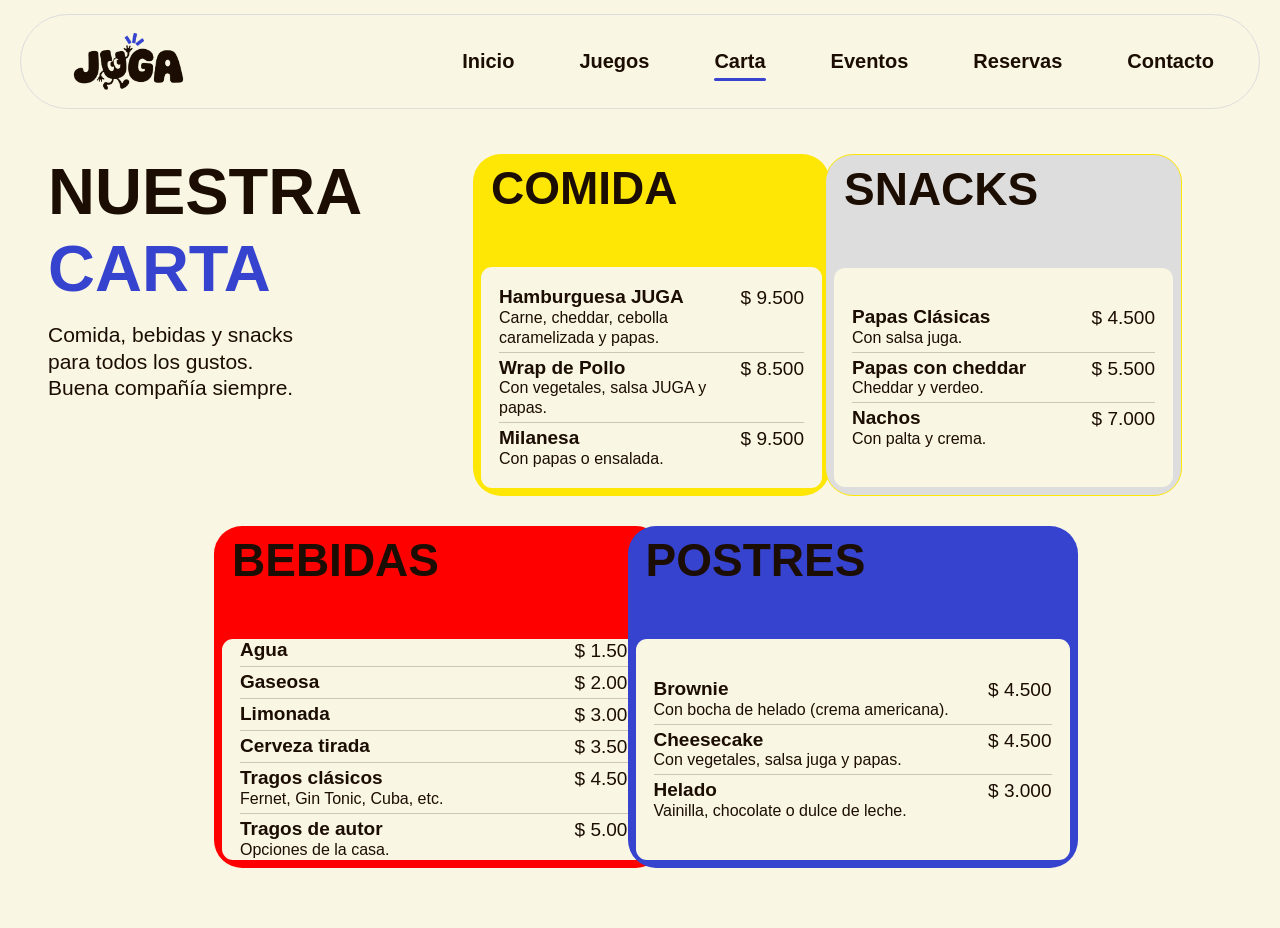
==== carta.html @ 893b8553 "Add files via upload" ====
<!DOCTYPE html>
<html lang="es">
<head>
    <meta charset="UTF-8">
    <meta name="viewport" content="width=device-width, initial-scale=1.0">

  <title>JUGA - Carta</title>

    <link rel="stylesheet" href="style.css">
</head>

<body>

    <header>

        <div class="logo">
            <img src="img/logo_png.png" alt="Logo JUGA">
        </div>

        <input type="checkbox" id="menu-toggle" class="menu-toggle">

        <label for="menu-toggle" class="menu-icon">
            <span></span>
            <span></span>
            <span></span>
        </label>

        <nav>
            <a href="index.html">Inicio</a>
            <a href="juegos.html">Juegos</a>
            <a href="carta.html" class="pagina-activa">Carta</a>
            <a href="eventos.html">Eventos</a>
            <a href="reservas.html">Reservas</a>
            <a href="contacto.html">Contacto</a>
        </nav>
        </header>

<main>
<!-- SECCIÓN CARTA -->
<section class="seccion-carta">

    <div class="intro-carta">
        <h2>NUESTRA<br><span>CARTA</span></h2>
        <p>Comida, bebidas y snacks<br>
        para todos los gustos.<br>
        Buena compañía siempre.</p>
    </div>

    <!-- COMIDA -->
    <div class="bloque-carta comida">
        <h3>COMIDA</h3>

        <div class="lista-carta">

            <div class="producto-carta">
                <div>
                    <strong>Hamburguesa JUGA</strong>
                    <p>Carne, cheddar, cebolla caramelizada y papas.</p>
                </div>
                <span>$ 9.500</span>
            </div>

            <div class="producto-carta">
                <div>
                    <strong>Wrap de Pollo</strong>
                    <p>Con vegetales, salsa JUGA y papas.</p>
                </div>
                <span>$ 8.500</span>
            </div>

            <div class="producto-carta">
                <div>
                    <strong>Milanesa</strong>
                    <p>Con papas o ensalada.</p>
                </div>
                <span>$ 9.500</span>
            </div>

        </div>
    </div>
<!-- SNACKS -->
<div class="bloque-carta snacks">
    <h3>SNACKS</h3>
    <div class="lista-carta">

        <div class="producto-carta">
            <div>
                <strong>Papas Clásicas</strong>
                <p>Con salsa juga.</p>
            </div>
            <span>$ 4.500</span>
        </div>

        <div class="producto-carta">
            <div>
                <strong>Papas con cheddar</strong>
                <p>Cheddar y verdeo.</p>
            </div>
            <span>$ 5.500</span>
        </div>

        <div class="producto-carta">
            <div>
                <strong>Nachos</strong>
                <p>Con palta y crema.</p>
            </div>
            <span>$ 7.000</span>
        </div>

    </div>
</div>

<!-- BEBIDAS -->
<div class="bloque-carta bebidas">
    <h3>BEBIDAS</h3>
    <div class="lista-carta">

        <div class="producto-carta">
            <div><strong>Agua</strong></div>
            <span>$ 1.500</span>
        </div>

        <div class="producto-carta">
            <div><strong>Gaseosa</strong></div>
            <span>$ 2.000</span>
        </div>

        <div class="producto-carta">
            <div><strong>Limonada</strong></div>
            <span>$ 3.000</span>
        </div>

        <div class="producto-carta">
            <div><strong>Cerveza tirada</strong></div>
            <span>$ 3.500</span>
        </div>

        <div class="producto-carta">
            <div>
                <strong>Tragos clásicos</strong>
                <p>Fernet, Gin Tonic, Cuba, etc.</p>
            </div>
            <span>$ 4.500</span>
        </div>

        <div class="producto-carta">
            <div>
                <strong>Tragos de autor</strong>
                <p>Opciones de la casa.</p>
            </div>
            <span>$ 5.000</span>
        </div>

    </div>
</div>

<!-- POSTRES -->
<div class="bloque-carta postres">
    <h3>POSTRES</h3>
    <div class="lista-carta">

        <div class="producto-carta">
            <div>
                <strong>Brownie</strong>
                <p>Con bocha de helado (crema americana).</p>
            </div>
            <span>$ 4.500</span>
        </div>

        <div class="producto-carta">
            <div>
                <strong>Cheesecake</strong>
                <p>Con vegetales, salsa juga y papas.</p>
            </div>
            <span>$ 4.500</span>
        </div>

        <div class="producto-carta">
            <div>
                <strong>Helado</strong>
                <p>Vainilla, chocolate o dulce de leche.</p>
            </div>
            <span>$ 3.000</span>
        </div>

    </div>
</div>
</section>
</main>

</body>
</html>
---- style.css ----
:root {
    --azul: #3543CE;
    --rojo: #FF0000;
    --amarillo: #FEE605;
    --gris: #DDDDDD;
    --marron: #1C0D02;
    --crema: #F9F6E4;
}

body {
    background-color: var(--crema);
    color: var(--marron);
    font-family: Arial, sans-serif;
    margin: 0;
    padding: 0;
}

h1, h2, h3 {
    color: var(--marron);
    font-weight: bold;
}

p {
    color: var(--marron);
    font-size: 20px;
    line-height: 1.4;
}

/* MENU PRINCIPAL */

header {
    background-color: var(--crema);
    display: flex;
    justify-content: space-between;
    align-items: center;
    padding: 25px 50px;
    border: none;
    border-radius: 0;
    box-shadow: none;
}

/* LOGO */

.logo {
    color: var(--amarillo);
    font-size: 40px;
    font-weight: bold;
}

/* ENLACES DEL MENU */

nav {
    display: flex;
    gap: 30px;
}

nav a {
    color: var(--crema);
    text-decoration: none;
    font-size: 18px;
    font-weight: bold;
}

nav a:hover {
    color: var(--amarillo);
}

/* PORTADA PRINCIPAL */

.portada {
    min-height: 650px;
    background-color: var(--crema);
    display: flex;
    align-items: center;
    padding: 60px;
}

.texto-portada {
    max-width: 650px;
}

.texto-portada h1 {
    font-size: 70px;
    line-height: 1.1;
    color: var(--azul);
    margin-bottom: 25px;
}

.texto-portada p {
    font-size: 22px;
    color: var(--marron);
    margin-bottom: 35px;
}

.boton {
    display: inline-block;
    background-color: var(--rojo);
    color: var(--crema);
    padding: 18px 30px;
    text-decoration: none;
    font-weight: bold;
}

/* PORTADA JUGA */

.portada {
    min-height: 800px;
    position: relative;
    background-image:
        linear-gradient(rgba(28,13,2,0.55), rgba(28,13,2,0.55)),
        url("img/portada.png.png");
    background-size: cover;
    background-position: center;
    display: flex;
    align-items: center;
    padding: 70px;
    box-sizing: border-box;
}

.texto-portada {
    position: relative;
    z-index: 2;
    max-width: 650px;
}

.texto-portada h1 {
    color: var(--crema);
    font-size: 62px;
    line-height: 1.15;
    margin-bottom: 30px;
}

.texto-portada h1 span {
    color: var(--amarillo);
}

.texto-portada p {
    color: var(--crema);
    font-size: 20px;
    line-height: 1.3;
    margin-bottom: 40px;
}

.boton {
    display: inline-block;
    background-color: var(--rojo);
    color: white;
    padding: 20px 30px;
    border-radius: 40px;
    text-decoration: none;
    font-size: 25px;
    font-weight: bold;
}

.logo-portada {
    position: absolute;
    bottom: 35px;
    left: 50%;
    transform: translateX(-50%);
    color: var(--crema);
    font-size: 75px;
    font-weight: bold;
    -webkit-text-stroke: 2px var(--marron);
    z-index: 2;
}

/* CORRECCION DEL MENU */

header {
    background-color: var(--crema);
    height: 95px;
    padding: 0 45px;
    display: flex;
    align-items: center;
    justify-content: space-between;
    box-sizing: border-box;
    border: 1px solid var(--gris);
border-radius: 50px;
margin: 14px 20px 0;
}

.logo {
    color: var(--marron);
    font-size: 38px;
    font-weight: bold;
}

nav a {
    color: var(--marron);
    text-decoration: none;
    font-size: 20px;
    margin-left: 35px;
}

/* AJUSTE DE POSICION DE PORTADA */

.portada {
    align-items: flex-start;
    padding-top: 110px;
    min-height: calc(100vh - 95px);
    box-sizing: border-box;
}

.texto-portada {
    margin-top: 0;
}

/* AJUSTE FINAL DEL TITULO */

.texto-portada {
    transform: translateY(-55px);
}

.texto-portada h1 {
    font-size: 60px;
    line-height: 1.15;
}

/* TAMAÑO DEL LOGO SUPERIOR */

.logo img {
    width: 125px;
    height: auto;
    max-width: 125px;
    display: block;
    object-fit: contain;
}

.logo {
    display: flex;
    align-items: center;
}
/* LOGO GRANDE DE PORTADA */

.logo-portada img {
    width: 400px;
    height: auto;
    display: block;
    object-fit: contain;
    margin: 0 auto;
}
.portada {
    position: relative;
}

.logo-portada {
    position: absolute;
    bottom: 25px;
    left: 50%;
    transform: translateX(-50%);
    z-index: 3;
}

.logo-portada img {
    width: 400px;
    height: auto;
    display: block;
}

/* =================================
   SECCION JUEGOS
================================= */

.seccion-juegos {
    background-color: var(--crema);
}

/* BANNER PRINCIPAL */

.banner-juegos {
    min-height: 377px;
    position: relative;
    display: flex;
    align-items: center;
    padding: 45px 50px;
    box-sizing: border-box;

background-image:
    linear-gradient(rgba(28,13,2,0.55), rgba(28,13,2,0.55)),
    url("img/juegos_png.png");
    background-size: cover;
    background-position: center;
}

.texto-banner-juegos {
    position: relative;
    z-index: 2;
}

.texto-banner-juegos h2 {
    color: var(--crema);
    font-size: 65px;
    line-height: 1.15;
    margin: 0 0 35px;
    font-weight: 900;
    max-width: 520px;
}
.texto-banner-juegos h2 span {
    color: var(--amarillo);
}

.texto-banner-juegos p {
    color: white;
    font-size: 20px;
    line-height: 1.3;
    margin: 0;
}

/* CONTENIDO Y FILTROS */

.contenido-juegos {
    padding: 25px 45px 45px;
}

.filtros-juegos {
    display: flex;
    align-items: center;
    justify-content: space-between;
    gap: 15px;
    margin-bottom: 20px;
}

.filtros-juegos h3 {
    font-size: 23px;
    margin: 0;
    white-space: nowrap;
}

.filtro {
    background-color: var(--crema);
    border: 1px solid var(--gris);
    border-radius: 20px;
    padding: 8px 18px;
    font-size: 16px;
    color: var(--marron);
    cursor: pointer;
    white-space: nowrap;
}

.filtro.activo {
    background-color: var(--rojo);
    color: white;
    border-color: var(--rojo);
    font-weight: bold;
}

.filtro-dificultad {
    background-color: var(--crema);
    border: 1px solid var(--gris);
    border-radius: 20px;
    padding: 8px 15px;
    font-size: 16px;
    color: var(--marron);
    cursor: pointer;
}

/* GRILLA DE JUEGOS */

.grilla-juegos {
    display: grid;
    grid-template-columns: repeat(3, minmax(0, 1fr)) 1fr;
    gap: 40px 30px;
    align-items: stretch;
}

/* TARJETAS */

.tarjeta-juego {
    height: 158px;
    box-sizing: border-box;
    border: 4px solid;
    border-radius: 32px;
    padding: 16px 35px;
    display: flex;
    flex-direction: column;
    justify-content: flex-start;
}

.tarjeta-juego h3 {
    font-size: 29px;
    margin: 0 0 16px;
}

.tarjeta-juego p {
    font-size: 20px;
    line-height: 1.3;
    margin: 0;
}

/* COLORES DE LAS TARJETAS */

.truco {
    border-color: var(--amarillo);
}

.generala {
    border-color: var(--azul);
}

.teg {
    border-color: var(--rojo);
}

.uno {
    border-color: var(--rojo);
}

.burako {
    border-color: var(--amarillo);
}

.jenga {
    border-color: var(--azul);
}

/* RECOMENDACIONES */

.recomendaciones-juegos {
    grid-column: 4;
    grid-row: 1 / span 2;

    border: 4px solid var(--gris);
    border-radius: 35px;
    padding: 25px 15px;
    box-sizing: border-box;

    display: flex;
    flex-direction: column;
    align-items: center;
    justify-content: center;
    text-align: center;
}

.recomendaciones-juegos h3 {
    font-size: 32px;
    line-height: 1.1;
    margin: 0 0 25px;
}

.recomendaciones-juegos h3 span {
    color: var(--azul);
}

.recomendaciones-juegos p {
    font-size: 20px;
    line-height: 1.35;
    margin: 0 0 30px;
}

.boton-recomendaciones {
    display: inline-block;
    background-color: var(--azul);
    color: white;
    padding: 11px 15px;
    border-radius: 30px;
    text-decoration: none;
    font-size: 19px;
    font-weight: bold;
    white-space: nowrap;
}

/* ADAPTACION A PANTALLAS PEQUEÑAS */

@media (max-width: 900px) {
.grilla-juegos {
    display: grid;
    grid-template-columns: repeat(3, minmax(0, 1fr)) 1fr;
    column-gap: 30px;
    row-gap: 40px;
    align-items: stretch;
}
    .recomendaciones-juegos {
        grid-column: 1 / -1;
        grid-row: auto;
    }

    .filtros-juegos {
        flex-wrap: wrap;
    }
}

@media (max-width: 600px) {
    .banner-juegos {
        min-height: 350px;
        padding: 30px 25px;
    }

    .texto-banner-juegos h2 {
        font-size: 42px;
    }

    .asterisco-juegos {
        display: none;
    }

    .grilla-juegos {
        grid-template-columns: 1fr;
    }

    .contenido-juegos {
        padding: 25px 20px;
    }
}

/* =================================
   SECCIÓN CARTA - JUGA
================================= */

.seccion-carta {
    background-color: var(--crema);
    padding: 45px 48px 60px;
    display: grid;
    grid-template-columns: 1fr 1.2fr 1.2fr;
    grid-template-rows: 1fr 1fr;
    column-gap: 45px;
    row-gap: 30px;
    align-items: center;
    box-sizing: border-box;
}

/* PRESENTACIÓN */

.intro-carta {
    grid-column: 1;
    grid-row: 1;
    position: relative;
    align-self: start;
}

.intro-carta h2 {
    font-size: 65px;
    line-height: 1.18;
    font-weight: 900;
    margin: 0 0 15px;
    color: var(--marron);
}

.intro-carta h2 span {
    color: var(--azul);
}

.intro-carta p {
    font-size: 21px;
    line-height: 1.25;
    margin: 0;
    color: var(--marron);
}

.asterisco-carta {
    position: absolute;
    right: 0;
    top: 125px;
    font-size: 105px;
    color: var(--gris);
}

/* BLOQUES DE LA CARTA */

.bloque-carta {
    width: 100%;
    max-width: 450px;
    height: 342px;
    box-sizing: border-box;
    border-radius: 28px;
    padding: 8px;
    display: flex;
    flex-direction: column;
    overflow: hidden;
}

.bloque-carta h3 {
    font-size: 46px;
    line-height: 1;
    font-weight: 900;
    margin: 0 10px;
    height: 105px;
    flex-shrink: 0;
    padding-top: 3px;
    box-sizing: border-box;
    color: var(--marron);
}

/* COLORES */

.comida {
    grid-column: 2;
    grid-row: 1;
    justify-self: center;
    background-color: var(--amarillo);
}

.snacks {
    grid-column: 3;
    grid-row: 1;
    justify-self: center;
    background-color: var(--gris);
    border: 1px solid var(--amarillo);
    transform: translateX(-50px);
}

.bebidas {
    grid-column: 1 / 3;
    grid-row: 2;
    justify-self: center;
    background-color: var(--rojo);
}

.postres {
    grid-column: 2 / 4;
    grid-row: 2;
    justify-self: center;
    background-color: var(--azul);
}

/* LISTA DE PRODUCTOS */

.lista-carta {
    background-color: var(--crema);
    border-radius: 11px;
    padding: 7px 18px;
    margin-top: 0;
    flex: 1;
    min-height: 0;
    display: flex;
    flex-direction: column;
    justify-content: center;
    overflow: hidden;
}

.producto-carta {
    display: flex;
    justify-content: space-between;
    align-items: flex-start;
    gap: 12px;
    padding: 4px 0;
    border-bottom: 1px solid rgba(28, 13, 2, 0.20);
}

.producto-carta:last-child {
    border-bottom: none;
}

.producto-carta strong {
    display: block;
    font-size: 19px;
    line-height: 1.15;
    font-weight: bold;
    color: var(--marron);
}

.producto-carta p {
    font-size: 16px;
    line-height: 1.25;
    margin: 0;
    color: var(--marron);
}

.producto-carta span {
    font-size: 19px;
    white-space: nowrap;
    color: var(--marron);
    padding-top: 1px;
}
/* AJUSTE DE DISTRIBUCIÓN DE CARTA */

@media (min-width: 1101px) {
    .seccion-carta {
        grid-template-columns: 380px minmax(0, 1fr) minmax(0, 1fr);
        grid-template-rows: 1fr 1fr;
    }
}
/* TABLET */

@media (max-width: 1100px) {
    .seccion-carta {
        grid-template-columns: 1fr 1fr;
        grid-template-rows: auto;
        gap: 30px;
        padding: 35px 30px;
    }

    .intro-carta {
        grid-column: 1 / -1;
        grid-row: auto;
    }

    .comida,
    .snacks,
    .bebidas,
    .postres {
        grid-column: auto;
        grid-row: auto;
        justify-self: center;
        width: 100%;
    }

}

/* CELULAR */

@media (max-width: 600px) {
    .seccion-carta {
        grid-template-columns: 1fr;
        padding: 30px 20px;
        gap: 25px;
    }

    .intro-carta {
        grid-column: 1;
    }

    .intro-carta h2 {
        font-size: 48px;
    }

    .intro-carta p {
        font-size: 18px;
    }

    .asterisco-carta {
        font-size: 70px;
        right: 15px;
        top: 100px;
    }

    .bloque-carta {
        grid-column: 1;
        grid-row: auto;
        width: 100%;
        max-width: 450px;
        height: 342px;
    }

    .bloque-carta h3 {
        font-size: 38px;
    }
}

/* =====================================
   ADAPTACION RESPONSIVE - JUGA
===================================== */

/* MENU HAMBURGUESA */

.menu-toggle,
.menu-icon {
    display: none;
}

/* TABLET */

@media (max-width: 900px) {

    /* JUEGOS */

    .grilla-juegos {
        grid-template-columns: repeat(2, minmax(0, 1fr));
        gap: 25px;
    }

    .recomendaciones-juegos {
        grid-column: 1 / -1;
        grid-row: auto;
    }

    .filtros-juegos {
        flex-wrap: wrap;
        justify-content: flex-start;
        gap: 15px;
    }

    /* PORTADA */

    .portada {
        padding: 60px 35px;
    }

    /* CARTA */

    .seccion-carta {
        grid-template-columns: repeat(2, minmax(0, 1fr));
    }
}


/* =====================================
   CELULAR
===================================== */

@media (max-width: 600px) {

    /* MENU */

    header {
        width: calc(100% - 30px);
        height: 85px;
        margin: 12px auto;
        padding: 0 22px;
        border: none;
        border-radius: 50px;
        position: relative;
        z-index: 100;
    }

    .logo img {
        width: 105px;
    }

    .menu-toggle {
        display: block;
        position: absolute;
        opacity: 0;
        pointer-events: none;
    }

    .menu-icon {
        display: flex;
        flex-direction: column;
        justify-content: center;
        gap: 7px;
        cursor: pointer;
        width: 35px;
        height: 35px;
    }

    .menu-icon span {
        display: block;
        width: 32px;
        height: 4px;
        background-color: var(--marron);
        border-radius: 5px;
    }

    header {
    position: relative;
    z-index: 1000;
}

    header nav {
    display: none;
    position: absolute;
    top: 95px;
    left: 0;
    right: 0;
    background-color: var(--crema);
    border: none;
    border-radius: 0;
    padding: 20px;
    flex-direction: column;
    align-items: center;
    gap: 20px;
    box-shadow: none;
    width: 100%;
    box-sizing: border-box;
    z-index: 1001;
    border-radius: 0 0 20px 20px;
}

    .menu-toggle:checked ~ nav {
        display: flex;
    }

    header nav a {
        margin: 0;
        font-size: 18px;
    }


    /* PORTADA PRINCIPAL */

    .portada {
        min-height: 720px;
        height: auto;
        padding: 65px 28px 180px;
        align-items: flex-start;
        background-position: center;
    }

    .texto-portada {
        max-width: 100%;
        transform: none;
    }

    .texto-portada h1 {
        font-size: clamp(43px, 12vw, 55px);
        line-height: 1.12;
        margin-bottom: 22px;
    }

    .texto-portada p {
        font-size: 17px;
        line-height: 1.4;
        margin-bottom: 28px;
    }

    .boton {
        font-size: 18px;
        padding: 16px 22px;
    }

    .logo-portada {
        bottom: 20px;
    }

    .logo-portada img {
        width: 230px;
        max-width: 75vw;
    }


    /* SECCION JUEGOS */

    .banner-juegos {
        min-height: 330px;
        padding: 35px 25px;
        background-position: center;
    }

    .texto-banner-juegos h2 {
        font-size: 43px;
        line-height: 1.1;
        margin-bottom: 22px;
    }

    .texto-banner-juegos p {
        font-size: 16px;
        line-height: 1.4;
    }

    .contenido-juegos {
        padding: 25px 20px 35px;
    }

    .filtros-juegos {
        display: flex;
        flex-wrap: wrap;
        gap: 12px;
        margin-bottom: 25px;
    }

    .filtros-juegos h3 {
        width: 100%;
        font-size: 20px;
    }

    .filtro,
    .filtro-dificultad {
        font-size: 13px;
        padding: 9px 13px;
    }

    .grilla-juegos {
        grid-template-columns: 1fr;
        gap: 20px;
    }

    .tarjeta-juego {
        width: 100%;
        height: auto;
        min-height: 135px;
        padding: 20px 25px;
        border-radius: 27px;
    }

    .tarjeta-juego h3 {
        font-size: 25px;
        margin-bottom: 12px;
    }

    .tarjeta-juego p {
        font-size: 17px;
    }

    .recomendaciones-juegos {
        grid-column: 1;
        grid-row: auto;
        padding: 30px 20px;
        min-height: 300px;
    }

    .recomendaciones-juegos h3 {
        font-size: 27px;
    }

    .recomendaciones-juegos p {
        font-size: 17px;
    }

    .boton-recomendaciones {
        font-size: 15px;
        white-space: normal;
    }


    /* SECCION CARTA */

    .seccion-carta {
        display: grid;
        grid-template-columns: 1fr;
        padding: 35px 20px 45px;
        gap: 22px;
    }

    .intro-carta {
        grid-column: 1;
        grid-row: auto;
        margin-bottom: 5px;
    }

    .intro-carta h2 {
        font-size: 48px;
        line-height: 1.1;
    }

    .intro-carta p {
        font-size: 17px;
        line-height: 1.35;
    }

    .asterisco-carta {
        font-size: 65px;
        right: 10px;
        top: 85px;
    }

    .bloque-carta {
        grid-column: 1;
        grid-row: auto;
        width: 100%;
        max-width: none;
        height: auto;
        min-height: 270px;
        padding: 8px;
        border-radius: 25px;
        overflow: visible;
    }

    .bloque-carta h3 {
        font-size: 36px;
        height: 85px;
        padding-top: 5px;
        margin: 0 10px;
    }

    .lista-carta {
        flex: none;
        min-height: 0;
        padding: 12px 15px;
        overflow: visible;
    }

    .producto-carta {
        gap: 8px;
        padding: 7px 0;
    }

    .producto-carta strong {
        font-size: 16px;
    }

    .producto-carta p {
        font-size: 14px;
        line-height: 1.3;
    }

    .producto-carta span {
        font-size: 15px;
    }

}
@media (max-width: 600px) {

    header nav {
        display: none !important;
    }

    header .menu-toggle:checked ~ nav {
        display: flex !important;
    }

}


/* ============================= */
/*        PÁGINA EVENTOS         */
/* ============================= */

.presentacion-eventos {
    padding: 45px 45px 25px;
    display: flex;
    justify-content: space-between;
    align-items: flex-start;
    gap: 35px;
}

.titulo-eventos {
    flex: 1;
}

.titulo-eventos h1 {
    font-size: 65px;
    line-height: 1.18;
    font-weight: 900;
    color: var(--marron);
    margin: 0;
}

.titulo-eventos h1 span {
    color: var(--azul);
}

.texto-eventos {
    width: 350px;
    flex-shrink: 0;
    font-size: 21px;
    line-height: 1.25;
    margin-right: 260px;
    padding-top: 5px;
}

.texto-eventos p {
    margin: 0;
}

/* PRÓXIMOS EVENTOS */

.proximos-eventos {
    padding: 10px 45px 25px;
}

.proximos-eventos h2,
.mas-experiencias h2 {
    font-size: 34px;
    font-weight: 900;
    color: var(--marron);
    margin: 0 0 18px;
}

.contenedor-eventos {
    display: grid;
    grid-template-columns: repeat(3, 1fr);
    gap: 10px;
}

.tarjeta-evento {
    height: 220px;
    border-radius: 22px;
    padding: 6px;
    display: flex;
    overflow: hidden;
    box-sizing: border-box;
}

.torneo {
    background-color: var(--azul);
}

.tematica {
    background-color: var(--rojo);
}

.clasico {
    background-color: var(--amarillo);
}

.fecha-evento {
    width: 108px;
    flex-shrink: 0;
    color: var(--crema);
    display: flex;
    flex-direction: column;
    align-items: flex-start;
    justify-content: space-around;
    padding: 12px;
    box-sizing: border-box;
}

.clasico .fecha-evento {
    color: var(--marron);
}

.fecha-evento strong {
    font-size: 38px;
    line-height: 1;
}

.fecha-evento span {
    font-size: 29px;
    font-weight: 900;
    line-height: 1;
}

.fecha-evento small {
    font-size: 15px;
    font-weight: bold;
    border-top: 1px solid currentColor;
    width: 100%;
    text-align: center;
    padding-top: 10px;
}

.info-evento {
    background-color: var(--crema);
    border-radius: 20px;
    flex: 1;
    padding: 28px 14px 12px;
    display: flex;
    flex-direction: column;
    min-width: 0;
}

.etiqueta-evento {
    border: 1px solid currentColor;
    border-radius: 20px;
    padding: 5px 12px;
    font-size: 14px;
    font-weight: bold;
    align-self: flex-start;
}

.torneo .etiqueta-evento {
    color: var(--azul);
}

.tematica .etiqueta-evento {
    color: var(--rojo);
}

.clasico .etiqueta-evento {
    color: #B39B00;
}

.info-evento h3 {
    font-size: 22px;
    font-weight: 900;
    margin: 10px 0 14px;
    color: var(--marron);
}

.info-evento p {
    font-size: 14px;
    line-height: 1.25;
    margin: 0;
}

.datos-evento {
    display: flex;
    justify-content: space-between;
    gap: 8px;
    border-top: 1px solid var(--marron);
    padding-top: 8px;
    margin-top: auto;
    font-size: 14px;
}

/* MÁS EXPERIENCIAS */

.mas-experiencias {
    padding: 10px 45px 35px;
}

.contenedor-experiencias {
    display: grid;
    grid-template-columns: repeat(4, 1fr);
    gap: 13px;
}

.experiencia {
    background-color: var(--gris);
    border-radius: 24px;
    min-height: 145px;
    padding: 20px 15px;
    box-sizing: border-box;
    display: flex;
    align-items: center;
    gap: 12px;
}

.experiencia h3 {
    font-size: 19px;
    font-weight: 900;
    text-align: center;
    margin: 0 0 12px;
    color: var(--marron);
}

.experiencia p {
    font-size: 13px;
    line-height: 1.2;
    margin: 0;
    color: var(--marron);
}

.icono-experiencia {
    font-size: 42px;
    font-weight: bold;
    flex-shrink: 0;
}

.icono-experiencia.azul {
    color: var(--azul);
}

.icono-experiencia.rojo {
    color: var(--rojo);
}

.icono-experiencia.amarillo {
    color: var(--amarillo);
}

.flecha-experiencia {
    width: 46px;
    height: 46px;
    min-width: 46px;
    border: 1px solid var(--marron);
    border-radius: 50%;
    display: flex;
    align-items: center;
    justify-content: center;
    font-size: 25px;
    color: var(--marron);
    margin-left: auto;
}

/* ADAPTACIÓN A PANTALLAS MÁS CHICAS */

@media (max-width: 1100px) {
    .texto-eventos {
        margin-right: 40px;
    }

    .titulo-eventos h1 {
        font-size: 48px;
    }

    .contenedor-eventos {
        grid-template-columns: 1fr;
    }

    .contenedor-experiencias {
        grid-template-columns: repeat(2, 1fr);
    }
}

@media (max-width: 600px) {
    .presentacion-eventos {
        flex-direction: column;
        padding: 35px 20px 20px;
    }

    .titulo-eventos h1 {
        font-size: 36px;
    }

    .texto-eventos {
        width: 100%;
        margin: 0;
        font-size: 18px;
    }

    .proximos-eventos,
    .mas-experiencias {
        padding: 15px 20px;
    }

    .proximos-eventos h2,
    .mas-experiencias h2 {
        font-size: 26px;
    }

    .contenedor-experiencias {
        grid-template-columns: 1fr;
    }

    .tarjeta-evento {
        height: auto;
        min-height: 210px;
    }

    .fecha-evento {
        width: 85px;
    }

    .info-evento {
        padding: 20px 12px 12px;
    }

    .info-evento h3 {
        font-size: 17px;
    }

    .datos-evento {
        flex-wrap: wrap;
    }
}
/* PIE DE PÁGINA - EVENTOS */

.pie-eventos {
    background-color: var(--marron);
    color: var(--crema);
    border-radius: 40px;
    margin: 10px 15px 25px;
    padding: 20px 35px;
    display: flex;
    align-items: center;
    justify-content: space-between;
    gap: 25px;
    min-height: 70px;
    box-sizing: border-box;
}

.frase-pie {
    display: flex;
    align-items: center;
    gap: 25px;
    font-size: 20px;
}

.redes-pie {
    display: flex;
    align-items: center;
    gap: 25px;
    border-left: 1px solid var(--crema);
    border-right: 1px solid var(--crema);
    padding: 0 25px;
}

.redes-pie span {
    display: inline-flex;
    align-items: center;
    justify-content: center;
    color: var(--crema);
    font-size: 25px;
    font-weight: bold;
}

.ubicacion-pie {
    font-size: 18px;
    white-space: nowrap;
}
/* EVENTOS - ADAPTACIÓN MOBILE */
@media (max-width: 600px) {

    .intro-eventos {
        grid-template-columns: 1fr;
        gap: 15px;
        padding: 35px 25px;
    }

    .texto-eventos h1 {
        font-size: 42px;
        line-height: 1;
    }

    .descripcion-eventos {
        font-size: 20px;
        margin-top: 15px;
    }

    .asterisco-eventos {
        display: none;
    }

    .proximos-eventos {
        grid-template-columns: 1fr;
        gap: 18px;
        padding: 0 25px;
    }

    .tarjeta-evento {
        width: 100%;
    }

    .mas-experiencias {
        padding: 0 25px;
    }

    .contenedor-experiencias {
        grid-template-columns: 1fr;
        gap: 15px;
    }

    .experiencia {
        min-height: 125px;
    }

    .pie-eventos {
        flex-wrap: wrap;
        gap: 15px;
        padding: 18px;
    }

    .frase-pie {
        font-size: 13px;
        gap: 10px;
    }

    .redes-pie {
        gap: 15px;
        padding: 0 12px;
    }

    .ubicacion-pie {
        font-size: 13px;
    }
}

/* AJUSTE TÍTULO EVENTOS EN MOBILE */
@media (max-width: 600px) {
    .titulo-eventos h1 {
        font-size: 32px;
        line-height: 1.05;
    }

    .titulo-eventos h1 span {
        display: block;
        white-space: nowrap;
    }
}
@media (max-width: 600px) {
    .titulo-eventos h1 span:first-child {
        color: #1C0D02 !important;
    }

    .titulo-eventos h1 .azul-eventos {
        color: #3543CE !important;
    }
}

/* AJUSTE FOOTER EVENTOS EN MOBILE */
@media (max-width: 600px) {
  .pie-eventos {
    flex-wrap: wrap;
    justify-content: center;
    align-items: center;
    gap: 5px;
    padding: 12px 8px;
  }

  .frase-pie {
    font-size: 10px;
    gap: 4px;
    white-space: nowrap;
  }

  .redes-pie {
    gap: 8px;
    padding: 0 5px;
  }

  .redes-pie span {
    font-size: 16px;
  }

  .ubicacion-pie {
    font-size: 10px;
    white-space: nowrap;
  }
}


/* ==================================
   PÁGINA RESERVAS
================================== */

.portada-reservas {
    min-height: 455px;
    background-image: linear-gradient(rgba(0,0,0,0.45), rgba(0,0,0,0.45)), url("img/reservas_png.png");
    background-size: cover;
    background-position: center;
    position: relative;
    padding: 35px 45px;
    box-sizing: border-box;
}

.texto-portada-reservas h1 {
    color: var(--crema);
    font-size: 75px;
    font-weight: 900;
    line-height: 1.15;
    margin: 0;
}

.texto-portada-reservas h1 span {
    color: var(--amarillo);
}

.texto-portada-reservas p {
    color: var(--crema);
    font-size: 21px;
    line-height: 1.3;
    margin-top: 18px;
}

.formulario-reservas {
    background-color: var(--azul);
    border: 1px solid var(--crema);
    border-radius: 30px;
    padding: 20px 30px 30px;
    width: 64%;
    margin: -220px 3.5% 40px auto;
    position: relative;
    box-sizing: border-box;
}

.formulario-reservas h2 {
    color: var(--crema);
    font-size: 55px;
    margin: 0 0 5px;
    font-weight: 900;
}

.formulario-reservas > p {
    color: var(--crema);
    font-size: 21px;
    margin: 0 0 18px;
}

.campos-reserva {
    background-color: var(--crema);
    border-radius: 22px;
    padding: 12px 18px 20px;
    display: grid;
    grid-template-columns: 1fr 1fr;
    column-gap: 65px;
    row-gap: 25px;
}

.campo-reserva {
    display: flex;
    flex-direction: column;
    gap: 5px;
}

.campo-reserva label {
    color: var(--marron);
    font-size: 21px;
    font-weight: bold;
}

.campo-reserva input,
.campo-reserva select {
    width: 100%;
    height: 53px;
    border: 2px solid #A5A5A5;
    border-radius: 17px;
    background-color: var(--crema);
    padding: 0 12px;
    box-sizing: border-box;
    font-family: Arial, sans-serif;
    font-size: 16px;
    color: var(--marron);
}

.boton-reservar {
    width: 100%;
    height: 55px;
    margin-top: 20px;
    border: none;
    border-radius: 30px;
    background-color: var(--rojo);
    color: var(--crema);
    font-size: 30px;
    font-weight: 900;
    cursor: pointer;
}

/* QUITAR BORDE SOLO EN INICIO, JUEGOS Y RESERVAS */

.sin-borde header {
    border: none;
}

/* =================================
   PAGINA CONTACTO
================================= */

.pagina-contacto {
    background-color: var(--crema);
    padding: 30px 3%;
}

.contenido-contacto {
    display: grid;
    grid-template-columns: 1.15fr 1fr;
    gap: 50px;
    align-items: center;
    min-height: 700px;
}

.info-contacto h1 {
    font-size: 80px;
    line-height: 1;
    margin-bottom: 35px;
}

.info-contacto p {
    font-size: 21px;
    line-height: 1.3;
}

.formulario-contacto {
    background-color: var(--amarillo);
    border-radius: 30px;
    padding: 35px;
}

.formulario-contacto h2 {
    font-size: 48px;
    margin-bottom: 10px;
}

.formulario-contacto p {
    margin-bottom: 35px;
}

.formulario-contacto form {
    display: flex;
    flex-direction: column;
    gap: 25px;
}

.formulario-contacto input,
.formulario-contacto select,
.formulario-contacto textarea {
    width: 100%;
    box-sizing: border-box;
    padding: 15px 20px;
    border: 2px solid #999;
    border-radius: 16px;
    background-color: var(--crema);
    font-family: Arial, sans-serif;
    font-size: 16px;
    color: var(--marron);
}

.formulario-contacto textarea {
    min-height: 120px;
    resize: vertical;
}

.formulario-contacto button {
    width: 100%;
    padding: 14px;
    border: none;
    border-radius: 30px;
    background-color: var(--rojo);
    color: var(--crema);
    font-size: 25px;
    font-weight: 900;
    cursor: pointer;
}

.footer-contacto {
    background-color: var(--marron);
    color: var(--crema);
    border-radius: 40px;
    padding: 25px 35px;
    display: flex;
    justify-content: space-between;
    align-items: center;
}

/* DATOS DE CONTACTO */

.datos-contacto {
    display: flex;
    flex-direction: column;
    gap: 18px;
    margin-top: 80px;
    max-width: 530px;
}

.dato-contacto {
    display: flex;
    align-items: center;
    gap: 30px;
    padding-bottom: 12px;
    border-bottom: 1px solid #8b8175;
}

.dato-contacto:last-child {
    border-bottom: none;
}

.icono-contacto {
    width: 66px;
    height: 66px;
    min-width: 66px;
    display: flex;
    align-items: center;
    justify-content: center;
    border-radius: 15px;
    font-size: 30px;
    color: var(--marron);
}

.icono-contacto.amarillo {
    background-color: var(--amarillo);
}

.icono-contacto.rojo {
    background-color: var(--rojo);
}

.icono-contacto.azul {
    background-color: var(--azul);
}

.dato-contacto h3 {
    font-size: 21px;
    margin: 0 0 8px;
}

.dato-contacto p {
    font-size: 16px;
    margin: 0;
}

/* ICONOS DE REDES SOCIALES - CONTACTO */

.iconos-redes {
    display: flex;
    align-items: center;
    gap: 22px;
}

.iconos-redes i {
    font-size: 23px;
    color: var(--crema);
}

.separador-redes {
    margin: 0 12px;
}

/* ALINEACIÓN DEL FOOTER DE CONTACTO */

.redes-contacto {
    display: flex;
    flex-direction: row;
    align-items: center;
    justify-content: flex-end;
    gap: 18px;
    flex-wrap: nowrap;
    white-space: nowrap;
}

.iconos-redes {
    display: flex;
    align-items: center;
    gap: 22px;
}

.separador-redes {
    margin: 0 4px;
}

/* SEPARACIÓN ENTRE FORMULARIO Y FOOTER */
.footer-contacto {
    margin-top: 25px;
}

/* CONTACTO - VERSION MOBILE */

@media (max-width: 600px) {

    .pagina-contacto {
        padding: 25px 20px;
    }

    .contenido-contacto {
        display: grid;
        grid-template-columns: 1fr;
        gap: 35px;
        min-height: auto;
        width: 100%;
        min-width: 0;
    }

    .info-contacto h1 {
        font-size: 42px;
    }

    .formulario-contacto {
    width: 100%;
    box-sizing: border-box;
    min-width: 0;
}

    .footer-contacto {
        flex-wrap: wrap;
        gap: 15px;
    }

}

/* Pestaña activa del menú */
nav a.pagina-activa {
    position: relative;
}

nav a.pagina-activa::after {
    content: "";
    position: absolute;
    left: 0;
    right: 0;
    bottom: -8px;
    height: 3px;
    background-color: var(--azul);
    border-radius: 2px;
}

/* VIDEO DE PORTADA */
.portada {
    position: relative;
    overflow: hidden;
    isolation: isolate;
}

.video-portada {
    position: absolute;
    top: 0;
    left: 0;
    width: 100%;
    height: 100%;
    object-fit: cover;
    z-index: -1;
}
.portada::before {
    content: "";
    position: absolute;
    inset: 0;
    background: rgba(28, 13, 2, 0.45);
    z-index: -1;
}
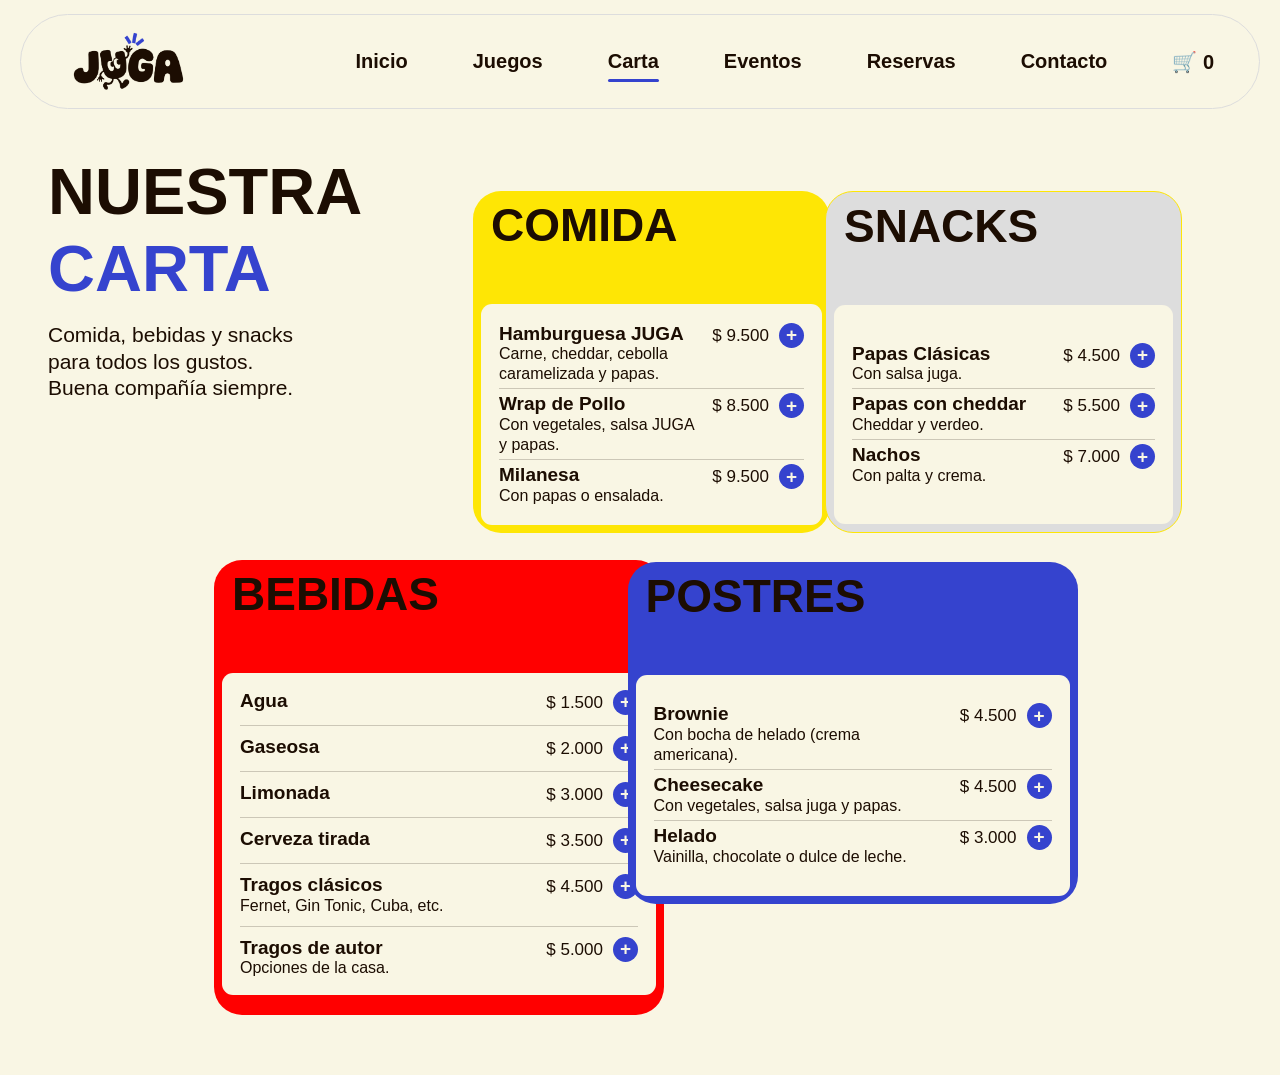
==== commit 91ea82dd: "Add files via upload" ====
--- a/carta.html
+++ b/carta.html
@@ -32,8 +32,36 @@
             <a href="eventos.html">Eventos</a>
             <a href="reservas.html">Reservas</a>
             <a href="contacto.html">Contacto</a>
+            <a href="#" class="enlace-carrito">
+    🛒 <span id="contador-carrito">0</span>
+</a>
         </nav>
         </header>
+
+<div id="panel-carrito" class="panel-carrito">
+    <h3>MI CARRITO</h3>
+
+    <div id="productos-carrito"></div>
+
+    <p>Total: $ <span id="total-carrito">0</span></p>
+
+    <div class="datos-pedido">
+        <input type="text" id="nombre-cliente" placeholder="Tu nombre">
+
+        <select id="modalidad-pedido">
+            <option value="">¿Cómo querés recibir tu pedido?</option>
+            <option value="Retiro por el local">Retiro por el local</option>
+            <option value="Envío a domicilio">Envío a domicilio</option>
+        </select>
+
+        <input type="text" id="direccion-cliente" placeholder="Dirección (si es envío)">
+        <textarea id="aclaraciones" placeholder="Aclaraciones (opcional)"></textarea>
+
+        <button id="enviar-whatsapp">
+            ENVIAR PEDIDO POR WHATSAPP
+        </button>
+    </div>
+</div>
 
 <main>
 <!-- SECCIÓN CARTA -->
@@ -53,28 +81,50 @@
         <div class="lista-carta">
 
             <div class="producto-carta">
-                <div>
-                    <strong>Hamburguesa JUGA</strong>
-                    <p>Carne, cheddar, cebolla caramelizada y papas.</p>
-                </div>
-                <span>$ 9.500</span>
-            </div>
+    <div>
+        <strong>Hamburguesa JUGA</strong>
+        <p>Carne, cheddar, cebolla caramelizada y papas.</p>
+    </div>
+
+    <div class="precio-producto">
+        <span>$ 9.500</span>
+        <button class="agregar-carrito"
+                data-nombre="Hamburguesa JUGA"
+                data-precio="9500">
+            +
+        </button>
+    </div>
+</div>
 
             <div class="producto-carta">
-                <div>
-                    <strong>Wrap de Pollo</strong>
-                    <p>Con vegetales, salsa JUGA y papas.</p>
-                </div>
-                <span>$ 8.500</span>
-            </div>
+    <div>
+        <strong>Wrap de Pollo</strong>
+        <p>Con vegetales, salsa JUGA y papas.</p>
+    </div>
+    <div class="precio-producto">
+        <span>$ 8.500</span>
+        <button class="agregar-carrito"
+            data-nombre="Wrap de Pollo"
+            data-precio="8500">
+            +
+        </button>
+    </div>
+</div>
 
             <div class="producto-carta">
-                <div>
-                    <strong>Milanesa</strong>
-                    <p>Con papas o ensalada.</p>
-                </div>
-                <span>$ 9.500</span>
-            </div>
+    <div>
+        <strong>Milanesa</strong>
+        <p>Con papas o ensalada.</p>
+    </div>
+    <div class="precio-producto">
+        <span>$ 9.500</span>
+        <button class="agregar-carrito"
+            data-nombre="Milanesa"
+            data-precio="9500">
+            +
+        </button>
+    </div>
+</div>
 
         </div>
     </div>
@@ -84,31 +134,53 @@
     <div class="lista-carta">
 
         <div class="producto-carta">
-            <div>
-                <strong>Papas Clásicas</strong>
-                <p>Con salsa juga.</p>
-            </div>
-            <span>$ 4.500</span>
-        </div>
-
-        <div class="producto-carta">
-            <div>
-                <strong>Papas con cheddar</strong>
-                <p>Cheddar y verdeo.</p>
-            </div>
-            <span>$ 5.500</span>
-        </div>
-
-        <div class="producto-carta">
-            <div>
-                <strong>Nachos</strong>
-                <p>Con palta y crema.</p>
-            </div>
-            <span>$ 7.000</span>
-        </div>
-
-    </div>
-</div>
+    <div>
+        <strong>Papas Clásicas</strong>
+        <p>Con salsa juga.</p>
+    </div>
+    <div class="precio-producto">
+        <span>$ 4.500</span>
+        <button class="agregar-carrito"
+            data-nombre="Papas Clásicas"
+            data-precio="4500">
+            +
+        </button>
+    </div>
+</div>
+
+        <div class="producto-carta">
+    <div>
+        <strong>Papas con cheddar</strong>
+        <p>Cheddar y verdeo.</p>
+    </div>
+    <div class="precio-producto">
+        <span>$ 5.500</span>
+        <button class="agregar-carrito"
+            data-nombre="Papas con cheddar"
+            data-precio="5500">
+            +
+        </button>
+    </div>
+</div>
+
+        <div class="producto-carta">
+    <div>
+        <strong>Nachos</strong>
+        <p>Con palta y crema.</p>
+    </div>
+    <div class="precio-producto">
+        <span>$ 7.000</span>
+        <button class="agregar-carrito"
+            data-nombre="Nachos"
+            data-precio="7000">
+            +
+        </button>
+    </div>
+</div>
+
+    </div>
+</div>
+
 
 <!-- BEBIDAS -->
 <div class="bloque-carta bebidas">
@@ -117,22 +189,34 @@
 
         <div class="producto-carta">
             <div><strong>Agua</strong></div>
-            <span>$ 1.500</span>
+            <div class="precio-producto">
+                <span>$ 1.500</span>
+                <button class="agregar-carrito" data-nombre="Agua" data-precio="1500">+</button>
+            </div>
         </div>
 
         <div class="producto-carta">
             <div><strong>Gaseosa</strong></div>
-            <span>$ 2.000</span>
+            <div class="precio-producto">
+                <span>$ 2.000</span>
+                <button class="agregar-carrito" data-nombre="Gaseosa" data-precio="2000">+</button>
+            </div>
         </div>
 
         <div class="producto-carta">
             <div><strong>Limonada</strong></div>
-            <span>$ 3.000</span>
+            <div class="precio-producto">
+                <span>$ 3.000</span>
+                <button class="agregar-carrito" data-nombre="Limonada" data-precio="3000">+</button>
+            </div>
         </div>
 
         <div class="producto-carta">
             <div><strong>Cerveza tirada</strong></div>
-            <span>$ 3.500</span>
+            <div class="precio-producto">
+                <span>$ 3.500</span>
+                <button class="agregar-carrito" data-nombre="Cerveza tirada" data-precio="3500">+</button>
+            </div>
         </div>
 
         <div class="producto-carta">
@@ -140,7 +224,10 @@
                 <strong>Tragos clásicos</strong>
                 <p>Fernet, Gin Tonic, Cuba, etc.</p>
             </div>
-            <span>$ 4.500</span>
+            <div class="precio-producto">
+                <span>$ 4.500</span>
+                <button class="agregar-carrito" data-nombre="Tragos clásicos" data-precio="4500">+</button>
+            </div>
         </div>
 
         <div class="producto-carta">
@@ -148,7 +235,10 @@
                 <strong>Tragos de autor</strong>
                 <p>Opciones de la casa.</p>
             </div>
-            <span>$ 5.000</span>
+            <div class="precio-producto">
+                <span>$ 5.000</span>
+                <button class="agregar-carrito" data-nombre="Tragos de autor" data-precio="5000">+</button>
+            </div>
         </div>
 
     </div>
@@ -160,33 +250,207 @@
     <div class="lista-carta">
 
         <div class="producto-carta">
-            <div>
-                <strong>Brownie</strong>
-                <p>Con bocha de helado (crema americana).</p>
-            </div>
-            <span>$ 4.500</span>
-        </div>
-
-        <div class="producto-carta">
-            <div>
-                <strong>Cheesecake</strong>
-                <p>Con vegetales, salsa juga y papas.</p>
-            </div>
-            <span>$ 4.500</span>
-        </div>
-
-        <div class="producto-carta">
-            <div>
-                <strong>Helado</strong>
-                <p>Vainilla, chocolate o dulce de leche.</p>
-            </div>
-            <span>$ 3.000</span>
-        </div>
+    <div>
+        <strong>Brownie</strong>
+        <p>Con bocha de helado (crema americana).</p>
+    </div>
+
+    <div class="precio-producto">
+        <span>$ 4.500</span>
+        <button class="agregar-carrito"
+            data-nombre="Brownie"
+            data-precio="4500">
+            +
+        </button>
+    </div>
+</div>
+
+        <div class="producto-carta">
+    <div>
+        <strong>Cheesecake</strong>
+        <p>Con vegetales, salsa juga y papas.</p>
+    </div>
+
+    <div class="precio-producto">
+        <span>$ 4.500</span>
+        <button class="agregar-carrito"
+            data-nombre="Cheesecake"
+            data-precio="4500">
+            +
+        </button>
+    </div>
+</div>
+
+        <div class="producto-carta">
+    <div>
+        <strong>Helado</strong>
+        <p>Vainilla, chocolate o dulce de leche.</p>
+    </div>
+
+    <div class="precio-producto">
+        <span>$ 3.000</span>
+        <button class="agregar-carrito"
+            data-nombre="Helado"
+            data-precio="3000">
+            +
+        </button>
+    </div>
+</div>
 
     </div>
 </div>
 </section>
 </main>
 
+<script>
+    let carrito = [];
+
+    const numeroCarrito = document.getElementById("contador-carrito");
+    const botonesAgregar = document.querySelectorAll(".agregar-carrito");
+    const panelCarrito = document.getElementById("panel-carrito");
+    const productosCarrito = document.getElementById("productos-carrito");
+    const totalCarrito = document.getElementById("total-carrito");
+    const enlaceCarrito = document.querySelector(".enlace-carrito");
+
+    panelCarrito.style.display = "none";
+
+    botonesAgregar.forEach(boton => {
+        boton.addEventListener("click", function() {
+            const nombre = this.dataset.nombre;
+            const precio = Number(this.dataset.precio);
+
+            carrito.push({ nombre, precio });
+            actualizarCarrito();
+        });
+    });
+
+    
+function actualizarCarrito() {
+    productosCarrito.innerHTML = "";
+    let total = 0;
+
+    const agrupados = [];
+
+    carrito.forEach(producto => {
+        const existente = agrupados.find(p =>
+            p.nombre === producto.nombre && p.precio === producto.precio
+        );
+
+        if (existente) {
+            existente.cantidad++;
+        } else {
+            agrupados.push({
+                nombre: producto.nombre,
+                precio: producto.precio,
+                cantidad: 1
+            });
+        }
+    });
+
+    agrupados.forEach(producto => {
+        const fila = document.createElement("div");
+        fila.className = "item-carrito";
+
+        const nombre = document.createElement("span");
+        nombre.textContent = producto.nombre + " - $ " +
+            producto.precio.toLocaleString("es-AR");
+
+        const cantidad = document.createElement("span");
+        cantidad.textContent = producto.cantidad;
+
+        const menos = document.createElement("button");
+        menos.textContent = "−";
+        menos.className = "cantidad-carrito";
+
+        const mas = document.createElement("button");
+        mas.textContent = "+";
+        mas.className = "cantidad-carrito";
+
+        mas.addEventListener("click", () => {
+            carrito.push({
+                nombre: producto.nombre,
+                precio: producto.precio
+            });
+            actualizarCarrito();
+        });
+
+        menos.addEventListener("click", () => {
+            const indice = carrito.findIndex(p =>
+                p.nombre === producto.nombre && p.precio === producto.precio
+            );
+
+            if (indice !== -1) {
+                carrito.splice(indice, 1);
+            }
+
+            actualizarCarrito();
+        });
+
+        const controles = document.createElement("div");
+        controles.className = "controles-cantidad";
+        controles.append(menos, cantidad, mas);
+
+        fila.append(nombre, controles);
+        productosCarrito.appendChild(fila);
+
+        total += producto.precio * producto.cantidad;
+    });
+
+    numeroCarrito.textContent = carrito.length;
+    totalCarrito.textContent = total.toLocaleString("es-AR");
+}
+
+
+    enlaceCarrito.addEventListener("click", function(event) {
+        event.preventDefault();
+
+        panelCarrito.style.display =
+            panelCarrito.style.display === "none" ? "block" : "none";
+    });
+    document.getElementById("enviar-whatsapp").addEventListener("click", function() {
+
+    const nombre = document.getElementById("nombre-cliente").value.trim();
+    const modalidad = document.getElementById("modalidad-pedido").value;
+    const direccion = document.getElementById("direccion-cliente").value.trim();
+
+    if (carrito.length === 0) {
+        alert("Primero agregá productos al carrito.");
+        return;
+    }
+
+    if (nombre === "" || modalidad === "") {
+        alert("Completá tu nombre y la modalidad del pedido.");
+        return;
+    }
+
+    if (modalidad === "Envío a domicilio" && direccion === "") {
+        alert("Completá tu dirección de entrega.");
+        return;
+    }
+
+    const total = carrito.reduce((suma, producto) => suma + producto.precio, 0);
+
+    const productos = carrito.map(producto =>
+        "• " + producto.nombre + " - $ " + producto.precio.toLocaleString("es-AR")
+    ).join("\n");
+
+    let mensaje = "¡Hola JUGA! Quiero realizar un pedido.\n\n";
+    mensaje += "Nombre: " + nombre + "\n";
+    mensaje += "Modalidad: " + modalidad + "\n";
+
+    if (modalidad === "Envío a domicilio") {
+        mensaje += "Dirección: " + direccion + "\n";
+    }
+
+    mensaje += "\nMI PEDIDO:\n" + productos;
+    mensaje += "\n\nTOTAL: $ " + total.toLocaleString("es-AR");
+
+    const telefono = "5493764662108";
+    const url = "https://wa.me/" + telefono + "?text=" + encodeURIComponent(mensaje);
+
+    window.open(url, "_blank");
+});
+</script>
+
 </body>
 </html>
--- a/style.css
+++ b/style.css
@@ -729,7 +729,8 @@
         grid-row: auto;
         width: 100%;
         max-width: 450px;
-        height: 342px;
+        min-height: 342px;
+        height: auto;
     }
 
     .bloque-carta h3 {
@@ -1665,6 +1666,11 @@
     font-size: 30px;
     font-weight: 900;
     cursor: pointer;
+    display: flex;
+    align-items: center;
+    justify-content: center;
+    white-space: nowrap;
+    font-size: 24px;
 }
 
 /* QUITAR BORDE SOLO EN INICIO, JUEGOS Y RESERVAS */
@@ -1935,4 +1941,273 @@
     inset: 0;
     background: rgba(28, 13, 2, 0.45);
     z-index: -1;
+}
+
+/* CORRECCIÓN CARTA EN CELULARES */
+@media (max-width: 600px) {
+    .snacks {
+        transform: none;
+    }
+}
+
+/* CORRECCIÓN RESERVAS EN CELULARES */
+@media (max-width: 600px) {
+    .formulario-reservas {
+        width: 90%;
+        margin: 30px auto 0;
+        padding: 20px;
+        box-sizing: border-box;
+    }
+
+    .campos-reserva {
+        grid-template-columns: 1fr;
+        gap: 20px;
+    }
+}
+
+/* TITULO RESERVAS EN CELULARES */
+@media (max-width: 600px) {
+    .texto-portada-reservas h1 {
+        font-size: 42px;
+        line-height: 1.1;
+    }
+}
+
+/* BOTONES PARA AGREGAR PRODUCTOS AL CARRITO */
+
+.precio-producto {
+    display: flex;
+    align-items: center;
+    gap: 10px;
+    white-space: nowrap;
+}
+
+.precio-producto span {
+    font-size: 17px;
+}
+
+.agregar-carrito {
+    width: 25px;
+    height: 25px;
+    border: none;
+    border-radius: 50%;
+    background-color: var(--azul);
+    color: var(--crema);
+    font-size: 19px;
+    font-weight: bold;
+    cursor: pointer;
+    display: flex;
+    align-items: center;
+    justify-content: center;
+    flex-shrink: 0;
+}
+
+.agregar-carrito:hover {
+    transform: scale(1.1);
+}
+
+/* MÁS ESPACIO ENTRE LAS BEBIDAS */
+.bloque-carta.bebidas .producto-carta {
+    padding: 10px 0;
+}
+
+/* AGRANDAR EL BLOQUE DE BEBIDAS */
+.bloque-carta.bebidas {
+    height: auto;
+    min-height: 390px;
+    padding-bottom: 20px;
+    box-sizing: border-box;
+    margin-top: -40px;
+}
+
+.bloque-carta.bebidas .lista-carta {
+    height: auto;
+    min-height: 250px;
+    box-sizing: border-box;
+}
+
+/* ACERCAR POSTRES A COMIDA Y SNACKS */
+.bloque-carta.postres {
+    margin-top: -150px;
+}
+
+/* PANEL DEL CARRITO */
+.panel-carrito {
+    width: 90%;
+    max-width: 750px;
+    box-sizing: border-box;
+    margin: 20px auto 30px;
+    padding: 25px 30px;
+    background-color: var(--azul);
+    border-radius: 22px;
+    color: var(--crema);
+}
+
+.panel-carrito h3 {
+    font-size: 28px;
+    margin: 0 0 20px;
+}
+
+.panel-carrito p {
+    font-size: 18px;
+    margin: 12px 0;
+}
+
+#productos-carrito {
+    background-color: var(--crema);
+    border-radius: 12px;
+    padding: 15px 20px;
+}
+
+#total-carrito {
+    font-weight: bold;
+}
+
+/* TEXTO ROJO DEL CARRITO */
+/* COLORES DEL CARRITO */
+.panel-carrito h3,
+.panel-carrito > p {
+    color: var(--gris);
+}
+
+.panel-carrito #productos-carrito,
+.panel-carrito #productos-carrito * {
+    color: var(--marron);
+}
+
+
+/* DISEÑO DE LOS DATOS DEL PEDIDO */
+
+.datos-pedido {
+    display: grid;
+    grid-template-columns: 1fr 1fr;
+    gap: 12px;
+    margin-top: 20px;
+}
+
+.datos-pedido input,
+.datos-pedido select 
+.datos-pedido textarea {
+    width: 100%;
+    box-sizing: border-box;
+    padding: 13px 15px;
+    border: 2px solid var(--crema);
+    border-radius: 10px;
+    background-color: var(--crema);
+    color: var(--marron);
+    font-family: Arial, sans-serif;
+    font-size: 15px;
+    outline: none;
+}
+
+.datos-pedido input:focus,
+.datos-pedido select:focus,
+.datos-pedido textarea:focus {
+    border-color: var(--amarillo);
+}
+
+#direccion-cliente,
+#aclaraciones,
+#enviar-whatsapp {
+    grid-column: 1 / -1;
+}
+
+#enviar-whatsapp {
+    padding: 15px;
+    border: none;
+    border-radius: 10px;
+    background-color: var(--rojo);
+    color: var(--crema);
+    font-size: 16px;
+    font-weight: bold;
+    cursor: pointer;
+    transition: transform 0.2s;
+}
+
+#enviar-whatsapp:hover {
+    transform: scale(1.02);
+}
+
+/* ADAPTACIÓN PARA CELULARES */
+@media (max-width: 600px) {
+    .datos-pedido {
+        grid-template-columns: 1fr;
+    }
+
+    #direccion-cliente,
+    #enviar-whatsapp {
+        grid-column: auto;
+    }
+}
+/* AJUSTES DE ACLARACIONES Y CAMPOS DEL CARRITO */
+
+.datos-pedido #direccion-cliente,
+.datos-pedido #aclaraciones,
+.datos-pedido #enviar-whatsapp {
+    grid-column: 1 / -1;
+}
+
+.datos-pedido input,
+.datos-pedido select,
+.datos-pedido textarea {
+    width: 100%;
+    box-sizing: border-box;
+    padding: 13px 15px;
+    border: 2px solid var(--crema);
+    border-radius: 10px;
+    background: var(--crema);
+    color: var(--marron);
+    font-family: Arial, sans-serif;
+    font-size: 15px;
+}
+
+.datos-pedido textarea {
+    min-height: 85px;
+    resize: vertical;
+}
+
+
+/* PRODUCTOS Y CANTIDADES DEL CARRITO */
+
+.item-carrito {
+    display: flex;
+    align-items: center;
+    justify-content: space-between;
+    gap: 15px;
+    width: 100%;
+    margin-bottom: 8px;
+}
+
+.controles-cantidad {
+    display: flex;
+    align-items: center;
+    gap: 8px;
+    margin-left: auto;
+    flex-shrink: 0;
+}
+
+
+.cantidad-carrito {
+    width: 25px;
+    height: 25px;
+    border: none;
+    border-radius: 0;
+    background-color: transparent;
+    color: var(--marron);
+    font-size: 22px;
+    font-weight: bold;
+    cursor: pointer;
+    padding: 0;
+}
+
+@media (max-width: 600px) {
+
+    .bloque-carta.bebidas {
+        margin-top: 0;
+    }
+
+    .bloque-carta.postres {
+        margin-top: 0;
+    }
+
 }
